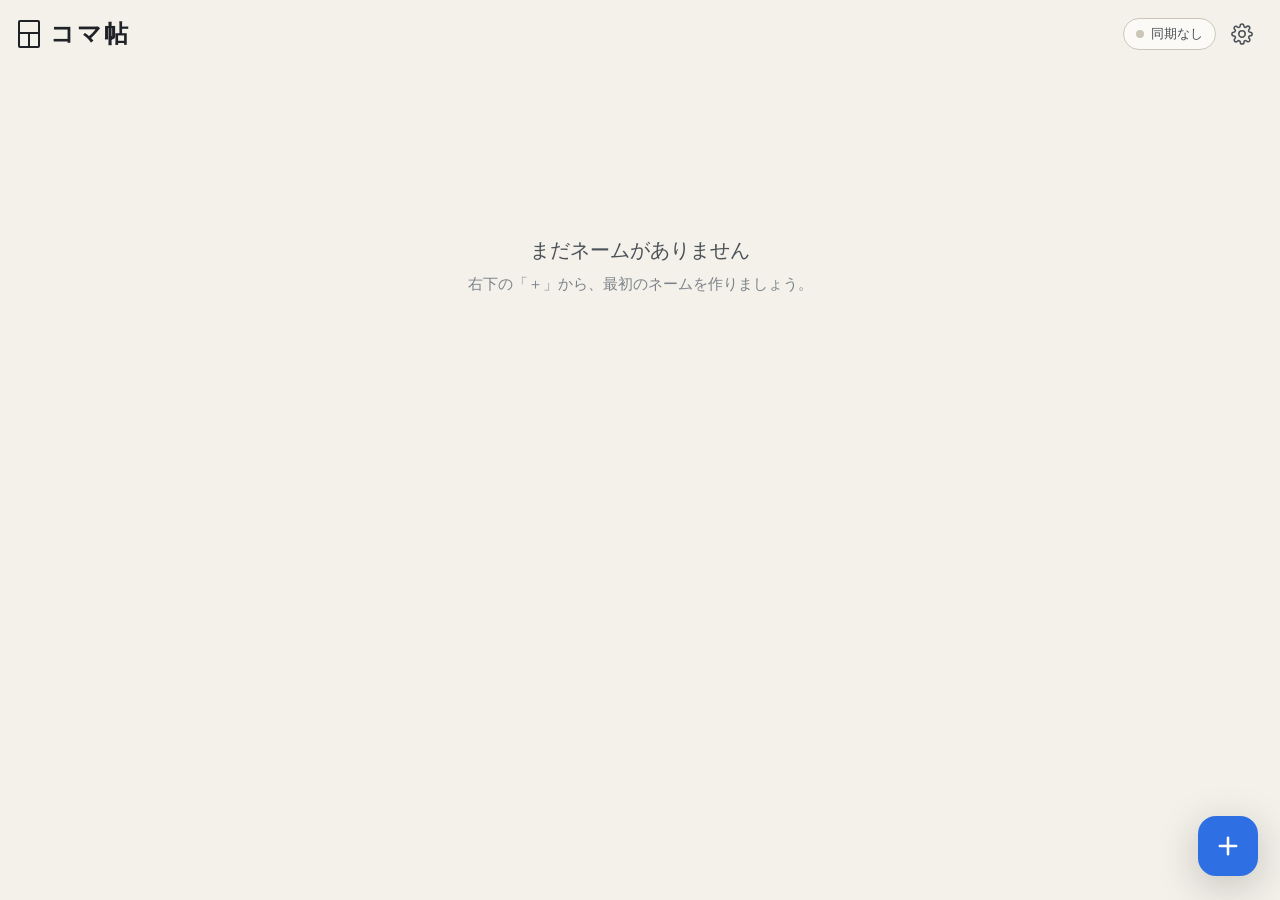
==== index.html @ bcc14b5d "Add files via upload" ====
<!doctype html>
<html lang="ja">
<head>
<meta charset="utf-8">
<meta name="viewport" content="width=device-width, initial-scale=1, viewport-fit=cover, user-scalable=no">
<meta name="theme-color" content="#f3f1ea" media="(prefers-color-scheme: light)">
<meta name="theme-color" content="#1b1d20" media="(prefers-color-scheme: dark)">
<meta name="apple-mobile-web-app-capable" content="yes">
<meta name="mobile-web-app-capable" content="yes">
<meta name="apple-mobile-web-app-title" content="コマ帖">
<meta name="apple-mobile-web-app-status-bar-style" content="default">
<title>コマ帖</title>
<link rel="manifest" href="manifest.webmanifest">
<link rel="icon" href="icons/icon-192.png">
<link rel="apple-touch-icon" href="icons/apple-touch-icon.png">
<link rel="stylesheet" href="styles.css">
</head>
<body>
<div id="app">

  <!-- ===== 一覧 ===== -->
  <section id="home" class="view">
    <header class="homebar">
      <h1 class="logo"><span class="logo-mark" aria-hidden="true"></span>コマ帖</h1>
      <div class="homebar-actions">
        <button class="chip" id="syncChip" type="button"><span class="dot"></span><span class="label">同期</span></button>
        <button class="iconbtn" id="openSettings" type="button" aria-label="設定">
          <svg viewBox="0 0 24 24"><path d="M12 15.5a3.5 3.5 0 1 0 0-7 3.5 3.5 0 0 0 0 7Z"/><path d="M19.4 15a1.7 1.7 0 0 0 .3 1.8l.1.1a2 2 0 1 1-2.8 2.8l-.1-.1a1.7 1.7 0 0 0-1.8-.3 1.7 1.7 0 0 0-1 1.5V21a2 2 0 1 1-4 0v-.1a1.7 1.7 0 0 0-1.1-1.5 1.7 1.7 0 0 0-1.8.3l-.1.1a2 2 0 1 1-2.8-2.8l.1-.1a1.7 1.7 0 0 0 .3-1.8 1.7 1.7 0 0 0-1.5-1H3a2 2 0 1 1 0-4h.1a1.7 1.7 0 0 0 1.5-1.1 1.7 1.7 0 0 0-.3-1.8l-.1-.1a2 2 0 1 1 2.8-2.8l.1.1a1.7 1.7 0 0 0 1.8.3H9a1.7 1.7 0 0 0 1-1.5V3a2 2 0 1 1 4 0v.1a1.7 1.7 0 0 0 1 1.5 1.7 1.7 0 0 0 1.8-.3l.1-.1a2 2 0 1 1 2.8 2.8l-.1.1a1.7 1.7 0 0 0-.3 1.8V9a1.7 1.7 0 0 0 1.5 1H21a2 2 0 1 1 0 4h-.1a1.7 1.7 0 0 0-1.5 1Z"/></svg>
        </button>
      </div>
    </header>
    <main class="home-main">
      <div id="docList" class="doclist"></div>
      <div id="emptyHome" class="empty" hidden>
        <p class="empty-title">まだネームがありません</p>
        <p class="empty-sub">右下の「＋」から、最初のネームを作りましょう。</p>
      </div>
    </main>
    <button class="fab" id="newDoc" type="button" aria-label="新しいネーム">
      <svg viewBox="0 0 24 24"><path d="M12 5v14M5 12h14"/></svg>
    </button>
  </section>

  <!-- ===== 編集 ===== -->
  <section id="editor" class="view" hidden>
    <header class="topbar">
      <button class="iconbtn" id="backHome" type="button" aria-label="一覧へ">
        <svg viewBox="0 0 24 24"><path d="M15 18l-6-6 6-6"/></svg>
      </button>
      <button class="doc-title" id="docTitle" type="button"></button>
      <div class="topbar-right">
        <button class="pagebtn" id="pageLabel" type="button" aria-label="ページ一覧"></button>
        <button class="iconbtn" id="openScript" type="button" aria-label="セリフ一覧">
          <svg viewBox="0 0 24 24"><path d="M4 5h16v11H9l-5 4V5Z"/><path d="M8 9h8M8 12h5"/></svg>
        </button>
        <button class="iconbtn" id="openExport" type="button" aria-label="書き出し">
          <svg viewBox="0 0 24 24"><path d="M12 3v12M7 10l5 5 5-5"/><path d="M4 17v3h16v-3"/></svg>
        </button>
        <button class="iconbtn" id="openDocMenu" type="button" aria-label="ネームの設定">
          <svg viewBox="0 0 24 24"><circle cx="5" cy="12" r="1.3"/><circle cx="12" cy="12" r="1.3"/><circle cx="19" cy="12" r="1.3"/></svg>
        </button>
      </div>
    </header>

    <div id="stageWrap" class="stagewrap">
      <div id="stage" class="stage"></div>
    </div>

    <div id="toolOpts" class="toolopts"></div>

    <nav class="toolbar" aria-label="道具">
      <div class="tools" role="radiogroup">
        <button class="tool" data-tool="hand" type="button" aria-label="移動">
          <svg viewBox="0 0 24 24"><path d="M8 11V5.5a1.5 1.5 0 0 1 3 0V10m0-5.5a1.5 1.5 0 0 1 3 0V10m0-4a1.5 1.5 0 0 1 3 0v4m0-1.5a1.5 1.5 0 0 1 3 0V14a7 7 0 0 1-7 7h-1a6 6 0 0 1-4.8-2.4L3.6 14.3a1.5 1.5 0 0 1 2.3-1.9L8 14.5"/></svg>
          <span>移動</span>
        </button>
        <button class="tool" data-tool="pen" type="button" aria-label="ペン">
          <svg viewBox="0 0 24 24"><path d="M15.2 4.8l4 4L8 20H4v-4L15.2 4.8Z"/><path d="M13 7l4 4"/></svg>
          <span>ペン</span>
        </button>
        <button class="tool" data-tool="eraser" type="button" aria-label="消しゴム">
          <svg viewBox="0 0 24 24"><path d="M8.5 20H20M4.6 15.4l9.2-9.2a2 2 0 0 1 2.8 0l2.2 2.2a2 2 0 0 1 0 2.8l-8.4 8.4a2 2 0 0 1-1.4.6H6.8a2 2 0 0 1-1.4-.6l-.8-.8a2 2 0 0 1 0-2.8Z"/><path d="M9 11l5 5"/></svg>
          <span>消す</span>
        </button>
        <button class="tool" data-tool="panel" type="button" aria-label="コマ">
          <svg viewBox="0 0 24 24"><rect x="4" y="3.5" width="16" height="17" rx=".5"/><path d="M4 10h16M12 10v10.5"/></svg>
          <span>コマ</span>
        </button>
        <button class="tool" data-tool="text" type="button" aria-label="セリフ">
          <svg viewBox="0 0 24 24"><ellipse cx="12" cy="11" rx="8.5" ry="6.5"/><path d="M8.5 16.5 6 21l5-3.6"/><path d="M12 8v6"/></svg>
          <span>セリフ</span>
        </button>
      </div>
      <div class="toolbar-right">
        <button class="iconbtn" id="undo" type="button" aria-label="取り消し">
          <svg viewBox="0 0 24 24"><path d="M9 14 4 9l5-5"/><path d="M4 9h10.5a5.5 5.5 0 0 1 0 11H11"/></svg>
        </button>
        <button class="iconbtn" id="redo" type="button" aria-label="やり直し">
          <svg viewBox="0 0 24 24"><path d="m15 14 5-5-5-5"/><path d="M20 9H9.5a5.5 5.5 0 0 0 0 11H13"/></svg>
        </button>
        <span class="sep"></span>
        <button class="iconbtn" id="nextPage" type="button" aria-label="次のページ">
          <svg viewBox="0 0 24 24"><path d="M15 18l-6-6 6-6"/></svg>
        </button>
        <button class="iconbtn" id="prevPage" type="button" aria-label="前のページ">
          <svg viewBox="0 0 24 24"><path d="M9 18l6-6-6-6"/></svg>
        </button>
      </div>
    </nav>
  </section>

  <!-- ===== 引き出し・シート ===== -->
  <div id="scrim" class="scrim" hidden></div>

  <aside id="pagesDrawer" class="sheet" hidden aria-label="ページ一覧">
    <div class="sheet-head">
      <h2>ページ</h2>
      <span class="sheet-note" id="pagesNote"></span>
      <button class="iconbtn close" type="button" data-close aria-label="閉じる"><svg viewBox="0 0 24 24"><path d="M6 6l12 12M18 6 6 18"/></svg></button>
    </div>
    <div class="sheet-body">
      <div id="pageGrid" class="pagegrid"></div>
    </div>
  </aside>

  <aside id="scriptDrawer" class="sheet sheet-tall" hidden aria-label="セリフ一覧">
    <div class="sheet-head">
      <h2>セリフ</h2>
      <button class="btn small" id="copyAll" type="button">全部コピー</button>
      <button class="iconbtn close" type="button" data-close aria-label="閉じる"><svg viewBox="0 0 24 24"><path d="M6 6l12 12M18 6 6 18"/></svg></button>
    </div>
    <p class="sheet-hint">番号は読む順です。「コピー」したテキストは、クリスタのストーリーエディターのページ欄にそのまま貼れます。</p>
    <div class="sheet-body" id="scriptBody"></div>
  </aside>

  <aside id="exportSheet" class="sheet" hidden aria-label="書き出し">
    <div class="sheet-head">
      <h2>書き出し</h2>
      <button class="iconbtn close" type="button" data-close aria-label="閉じる"><svg viewBox="0 0 24 24"><path d="M6 6l12 12M18 6 6 18"/></svg></button>
    </div>
    <div class="sheet-body" id="exportBody"></div>
  </aside>

  <aside id="settingsSheet" class="sheet" hidden aria-label="設定">
    <div class="sheet-head">
      <h2>設定</h2>
      <button class="iconbtn close" type="button" data-close aria-label="閉じる"><svg viewBox="0 0 24 24"><path d="M6 6l12 12M18 6 6 18"/></svg></button>
    </div>
    <div class="sheet-body" id="settingsBody"></div>
  </aside>

  <div id="modal" class="modal" hidden role="dialog" aria-modal="true">
    <div class="modal-card" id="modalCard"></div>
  </div>

  <div id="toast" class="toast" hidden></div>
  <input type="file" id="importFile" accept=".json,.komacho,application/json" hidden>
</div>

<script src="config.js"></script>
<script src="js/model.js"></script>
<script src="js/store.js"></script>
<script src="js/exporter.js"></script>
<script src="js/drive.js"></script>
<script src="js/app.js"></script>
</body>
</html>
---- styles.css ----
/* コマ帖 — 机の上の原稿用紙と、水色の鉛筆 */
:root {
  --desk: #f3f1ea;
  --desk-2: #e9e6dc;
  --surface: #fbfaf6;
  --paper: #ffffff;
  --ink: #1f2226;
  --ink-2: #4b5157;
  --muted: #7d838a;
  --line: #dcd8cc;
  --line-2: #cbc6b8;
  --blue: #2f6fe4;
  --blue-ink: #1d56c0;
  --blue-soft: #e4edfc;
  --vermilion: #d2462e;
  --ok: #2f8f5b;
  --shadow: 0 1px 2px rgba(40, 34, 20, .08), 0 6px 18px rgba(40, 34, 20, .08);
  --shadow-lg: 0 10px 40px rgba(30, 26, 16, .22);
  --r: 12px;
  --ui: "Hiragino Sans", "Yu Gothic UI", "Yu Gothic", "YuGothic", "BIZ UDGothic", "Noto Sans CJK JP", "Noto Sans JP", system-ui, sans-serif;
  --mincho: "Hiragino Mincho ProN", "Yu Mincho", "YuMincho", "Noto Serif CJK JP", "Noto Serif JP", serif;
  --safe-b: env(safe-area-inset-bottom, 0px);
  --safe-t: env(safe-area-inset-top, 0px);
  color-scheme: light;
}
@media (prefers-color-scheme: dark) {
  :root:not([data-theme="light"]) {
    --desk: #1b1d20; --desk-2: #23262a; --surface: #25282c; --paper: #ffffff;
    --ink: #eceae4; --ink-2: #c3c1ba; --muted: #8f949a; --line: #34383d; --line-2: #464b51;
    --blue: #6a9cf5; --blue-ink: #8fb4f7; --blue-soft: #263247; --vermilion: #ef6e57;
    --shadow: 0 1px 2px rgba(0,0,0,.3), 0 6px 18px rgba(0,0,0,.25);
    color-scheme: dark;
  }
}
:root[data-theme="dark"] {
  --desk: #1b1d20; --desk-2: #23262a; --surface: #25282c; --paper: #ffffff;
  --ink: #eceae4; --ink-2: #c3c1ba; --muted: #8f949a; --line: #34383d; --line-2: #464b51;
  --blue: #6a9cf5; --blue-ink: #8fb4f7; --blue-soft: #263247; --vermilion: #ef6e57;
  color-scheme: dark;
}

* { box-sizing: border-box; }
html, body { height: 100%; margin: 0; }
body {
  background: var(--desk);
  color: var(--ink);
  font-family: var(--ui);
  font-size: 15px;
  line-height: 1.6;
  -webkit-font-smoothing: antialiased;
  -webkit-tap-highlight-color: transparent;
  overscroll-behavior: none;
}
button { font: inherit; color: inherit; }
[hidden] { display: none !important; }
svg { width: 22px; height: 22px; fill: none; stroke: currentColor; stroke-width: 1.7; stroke-linecap: round; stroke-linejoin: round; }

#app { height: 100%; }
.view { position: fixed; inset: 0; display: flex; flex-direction: column; }

/* ---------- 共通の部品 ---------- */
.iconbtn {
  display: inline-grid; place-items: center;
  width: 40px; height: 40px; border: 0; border-radius: 10px;
  background: transparent; cursor: pointer; color: var(--ink-2);
}
.iconbtn:hover { background: var(--desk-2); }
.iconbtn:active { transform: scale(.94); }
.iconbtn:disabled { opacity: .35; pointer-events: none; }

.btn {
  display: inline-flex; align-items: center; justify-content: center; gap: 6px;
  min-height: 40px; padding: 0 16px; border-radius: 10px;
  border: 1px solid var(--line-2); background: var(--surface); cursor: pointer;
  font-weight: 600; font-size: 14px; white-space: nowrap;
}
.btn:hover { border-color: var(--muted); }
.btn.primary { background: var(--blue); border-color: var(--blue); color: #fff; }
.btn.primary:hover { background: var(--blue-ink); }
.btn.danger { color: var(--vermilion); }
.btn.small { min-height: 32px; padding: 0 12px; font-size: 13px; border-radius: 8px; }
.btn.block { width: 100%; }
.btn:disabled { opacity: .45; pointer-events: none; }

.chip {
  display: inline-flex; align-items: center; gap: 7px;
  height: 32px; padding: 0 12px; border-radius: 99px;
  border: 1px solid var(--line-2); background: var(--surface); cursor: pointer;
  font-size: 13px; color: var(--ink-2);
}
.chip .dot { width: 8px; height: 8px; border-radius: 50%; background: var(--line-2); }
.chip.on .dot { background: var(--ok); }
.chip.busy .dot { background: var(--blue); animation: pulse 1s infinite; }
.chip.err .dot { background: var(--vermilion); }
@keyframes pulse { 50% { opacity: .3; } }

.seg { display: inline-flex; border: 1px solid var(--line-2); border-radius: 10px; overflow: hidden; background: var(--surface); }
.seg button { border: 0; background: transparent; padding: 6px 14px; cursor: pointer; font-size: 14px; color: var(--ink-2); min-height: 36px; }
.seg button + button { border-left: 1px solid var(--line-2); }
.seg button[aria-pressed="true"] { background: var(--blue); color: #fff; }

/* ---------- 一覧 ---------- */
.homebar {
  display: flex; align-items: center; justify-content: space-between;
  padding: calc(14px + var(--safe-t)) 18px 10px;
}
.logo { margin: 0; font-family: var(--mincho); font-weight: 600; font-size: 24px; letter-spacing: .08em; display: flex; align-items: center; gap: 10px; }
.logo-mark {
  width: 22px; height: 28px; border: 2px solid var(--ink); border-radius: 2px; position: relative;
  background: linear-gradient(var(--ink), var(--ink)) 0 45% / 100% 2px no-repeat,
              linear-gradient(var(--ink), var(--ink)) 50% 100% / 2px 55% no-repeat;
}
.homebar-actions { display: flex; align-items: center; gap: 6px; }
.home-main { flex: 1; overflow: auto; padding: 8px 18px calc(110px + var(--safe-b)); }
.doclist {
  display: grid; gap: 18px 16px;
  grid-template-columns: repeat(auto-fill, minmax(142px, 1fr));
  max-width: 1100px; margin: 0 auto;
}
.doccard { position: relative; cursor: pointer; border: 0; background: none; padding: 0; text-align: left; }
.doccard .thumb {
  aspect-ratio: 1000 / 1412; width: 100%; background: var(--paper); border-radius: 4px;
  box-shadow: var(--shadow); overflow: hidden; display: block; position: relative;
}
.doccard .thumb::after { /* 重ねた紙 */
  content: ""; position: absolute; inset: 0; border-radius: 4px;
  box-shadow: inset 0 0 0 1px rgba(0,0,0,.06);
}
.doccard img, .doccard canvas { width: 100%; height: 100%; display: block; }
.doccard .stack { position: absolute; left: 0; top: 0; width: 100%; aspect-ratio: 1000 / 1412; transform: translate(5px, 5px); background: var(--paper); border-radius: 4px; box-shadow: var(--shadow); z-index: -1; opacity: .7; }
.doccard .meta { padding: 8px 2px 0; }
.doccard .t { font-weight: 700; font-size: 14px; line-height: 1.4; display: -webkit-box; -webkit-line-clamp: 2; -webkit-box-orient: vertical; overflow: hidden; }
.doccard .s { font-size: 12px; color: var(--muted); margin-top: 2px; }
.doccard .more { position: absolute; right: 4px; top: 4px; width: 32px; height: 32px; border-radius: 8px; background: rgba(255,255,255,.88); color: #444; box-shadow: 0 1px 3px rgba(0,0,0,.15); }
.empty { text-align: center; padding: 18vh 20px; color: var(--muted); }
.empty-title { font-family: var(--mincho); font-size: 20px; color: var(--ink-2); margin: 0 0 6px; }
.empty-sub { margin: 0; }
.fab {
  position: fixed; right: 22px; bottom: calc(24px + var(--safe-b));
  width: 60px; height: 60px; border-radius: 18px; border: 0;
  background: var(--blue); color: #fff; box-shadow: var(--shadow-lg); cursor: pointer;
  display: grid; place-items: center;
}
.fab svg { width: 28px; height: 28px; stroke-width: 2.2; }
.fab:active { transform: scale(.95); }

/* ---------- 編集 ---------- */
.topbar {
  display: flex; align-items: center; gap: 4px;
  padding: calc(6px + var(--safe-t)) 6px 6px;
  background: var(--surface); border-bottom: 1px solid var(--line);
  position: relative; z-index: 3;
}
.doc-title {
  flex: 1; min-width: 0; border: 0; background: none; text-align: left; cursor: pointer;
  font-weight: 700; font-size: 15px; padding: 6px 4px;
  overflow: hidden; text-overflow: ellipsis; white-space: nowrap;
}
.topbar-right { display: flex; align-items: center; gap: 0; }
.pagebtn {
  border: 1px solid var(--line-2); background: var(--desk); border-radius: 99px;
  height: 32px; padding: 0 12px; margin-right: 4px; cursor: pointer;
  font-size: 13px; font-variant-numeric: tabular-nums; color: var(--ink-2); white-space: nowrap;
}
.pagebtn b { color: var(--ink); }
.pagebtn .mekuri { color: var(--vermilion); font-weight: 700; margin-left: 4px; }

.stagewrap {
  flex: 1; position: relative; overflow: hidden; touch-action: none;
  background:
    radial-gradient(circle at 1px 1px, rgba(0,0,0,.06) 1px, transparent 1.2px) 0 0 / 18px 18px,
    var(--desk);
  cursor: crosshair;
}
.stagewrap[data-tool="hand"] { cursor: grab; }
.stagewrap.panning { cursor: grabbing; }
.stage { position: absolute; left: 0; top: 0; transform-origin: 0 0; display: flex; gap: 0; }
.pagebox { position: relative; background: var(--paper); box-shadow: var(--shadow); }
.pagebox + .pagebox { box-shadow: var(--shadow), inset 1px 0 0 rgba(0,0,0,.12); }
.pagebox.blank { background: transparent; box-shadow: none; }
.pagebox.inactive { cursor: pointer; }
.pagebox.inactive::after { content: ""; position: absolute; inset: 0; background: rgba(243,241,234,.38); }
.pagebox canvas { position: absolute; inset: 0; width: 100%; height: 100%; display: block; }
.pagebox .pnum {
  position: absolute; bottom: -26px; font-size: 12px; color: var(--muted); font-variant-numeric: tabular-nums;
  left: 0; right: 0; text-align: center; pointer-events: none;
}
.pagebox .pnum .mekuri { color: var(--vermilion); font-weight: 700; }

.toolopts {
  min-height: 0; background: var(--surface); border-top: 1px solid var(--line);
  display: flex; align-items: center; gap: 8px; padding: 0 10px;
  overflow-x: auto; scrollbar-width: none;
}
.toolopts:empty { display: none; }
.toolopts::-webkit-scrollbar { display: none; }
.toolopts > * { flex: none; }
.toolopts { height: 52px; }
.opt-label { font-size: 12px; color: var(--muted); margin-right: -2px; }
.swatch { width: 30px; height: 30px; border-radius: 50%; border: 2px solid var(--surface); box-shadow: 0 0 0 1px var(--line-2); cursor: pointer; padding: 0; }
.swatch[aria-pressed="true"] { box-shadow: 0 0 0 2px var(--blue); }
.sizebtn { width: 36px; height: 36px; border-radius: 9px; border: 1px solid var(--line-2); background: var(--surface); display: grid; place-items: center; cursor: pointer; padding: 0; }
.sizebtn i { display: block; border-radius: 50%; background: var(--ink); }
.sizebtn[aria-pressed="true"] { border-color: var(--blue); background: var(--blue-soft); }
.vsep { width: 1px; height: 26px; background: var(--line); }
.unplaced { max-width: 160px; overflow: hidden; text-overflow: ellipsis; white-space: nowrap; font-family: var(--mincho); }
.unplaced[aria-pressed="true"] { background: var(--blue); color: #fff; border-color: var(--blue); }
.opt-msg { font-size: 13px; color: var(--ink-2); }

.toolbar {
  display: flex; align-items: center; justify-content: space-between; gap: 4px;
  background: var(--surface); border-top: 1px solid var(--line);
  padding: 4px 6px calc(4px + var(--safe-b));
}
.tools { display: flex; gap: 2px; }
.tool {
  display: flex; flex-direction: column; align-items: center; justify-content: center; gap: 0;
  width: 54px; height: 52px; border: 0; border-radius: 12px; background: transparent; cursor: pointer;
  color: var(--ink-2); font-size: 10.5px; line-height: 1.2;
}
.tool svg { width: 23px; height: 23px; }
.tool[aria-checked="true"] { background: var(--blue-soft); color: var(--blue-ink); font-weight: 700; }
.toolbar-right { display: flex; align-items: center; }
.sep { width: 1px; height: 26px; background: var(--line); margin: 0 4px; }
@media (max-width: 420px) {
  .toolbar { padding-left: 2px; padding-right: 2px; gap: 0; }
  .tool { width: 44px; }
  .toolbar-right .iconbtn { width: 33px; }
  .sep { margin: 0 2px; }
}

/* ---------- シート ---------- */
.scrim { position: fixed; inset: 0; background: rgba(20, 18, 12, .32); z-index: 20; }
.sheet {
  position: fixed; z-index: 21; left: 0; right: 0; bottom: 0;
  max-height: 78vh; display: flex; flex-direction: column;
  background: var(--surface); border-radius: 18px 18px 0 0; box-shadow: var(--shadow-lg);
  padding-bottom: var(--safe-b);
  animation: up .18s ease-out;
}
.sheet-tall { max-height: 88vh; }
@keyframes up { from { transform: translateY(24px); opacity: 0; } }
@media (min-width: 820px) {
  .sheet { left: auto; top: 0; bottom: 0; width: 420px; max-height: none; border-radius: 0; animation: side .18s ease-out; }
  @keyframes side { from { transform: translateX(24px); opacity: 0; } }
}
.sheet-head { display: flex; align-items: center; gap: 8px; padding: 12px 10px 8px 18px; border-bottom: 1px solid var(--line); }
.sheet-head h2 { margin: 0; font-size: 17px; flex: 1; }
.sheet-note { font-size: 12px; color: var(--muted); }
.sheet-hint { margin: 0; padding: 8px 18px; font-size: 12px; color: var(--muted); border-bottom: 1px solid var(--line); }
.sheet-body { overflow: auto; padding: 14px 18px 24px; flex: 1; }

/* ページ一覧 */
.pagegrid { display: grid; grid-template-columns: repeat(auto-fill, minmax(96px, 1fr)); gap: 16px 12px; direction: rtl; }
.pagegrid > * { direction: ltr; }
.pthumb { border: 0; background: none; padding: 0; cursor: pointer; text-align: center; position: relative; }
.pthumb canvas { width: 100%; aspect-ratio: 1000/1412; display: block; background: #fff; border-radius: 3px; box-shadow: var(--shadow); }
.pthumb.active canvas { outline: 3px solid var(--blue); outline-offset: 2px; }
.pthumb .n { font-size: 12px; color: var(--muted); font-variant-numeric: tabular-nums; }
.pthumb .n .mekuri { color: var(--vermilion); font-weight: 700; }
.pthumb .pm { position: absolute; top: 3px; right: 3px; width: 28px; height: 28px; border-radius: 7px; background: rgba(255,255,255,.9); color: #444; box-shadow: 0 1px 3px rgba(0,0,0,.18); }
.addpage { aspect-ratio: 1000/1412; border: 2px dashed var(--line-2); border-radius: 4px; background: transparent; display: grid; place-items: center; color: var(--muted); cursor: pointer; font-size: 13px; }

/* セリフ一覧 */
.sp { margin-bottom: 22px; }
.sp.current .sp-head h3::before { content: ""; display: inline-block; width: 6px; height: 6px; border-radius: 50%; background: var(--blue); margin-right: 7px; vertical-align: middle; }
.sp-head { display: flex; align-items: center; gap: 6px; margin-bottom: 6px; }
.sp-head h3 { margin: 0; font-size: 14px; flex: 1; }
.sp-head .mekuri { color: var(--vermilion); font-size: 12px; margin-left: 4px; }
.sp-order { font-size: 12px; color: var(--muted); }
.line {
  display: grid; grid-template-columns: 26px 1fr auto; align-items: start; gap: 8px;
  padding: 8px 4px; border-bottom: 1px dashed var(--line);
}
.line .no { font-size: 12px; font-weight: 700; color: var(--blue-ink); text-align: right; padding-top: 3px; font-variant-numeric: tabular-nums; }
.line .txt { font-family: var(--mincho); font-size: 15px; white-space: pre-wrap; word-break: break-all; cursor: pointer; min-height: 1.6em; }
.line .txt.emptytxt { color: var(--muted); }
.line .kind { display: inline-block; font-family: var(--ui); font-size: 10.5px; padding: 0 6px; border-radius: 5px; background: var(--desk-2); color: var(--ink-2); margin-right: 6px; vertical-align: 2px; }
.line .kind.sfx { background: #f6e3dc; color: #a33d27; }
.line .kind.mono { background: #e5ecf3; color: #3d5a7a; }
.line .kind.unp { background: #fdf1cf; color: #8a6200; }
.line .ctl { display: flex; gap: 2px; }
.line .ctl .iconbtn { width: 30px; height: 30px; }
.line .ctl svg { width: 18px; height: 18px; }
.quickadd { display: flex; gap: 8px; margin-top: 8px; align-items: flex-end; }
.quickadd textarea { flex: 1; min-height: 42px; }
textarea, input[type="text"], input[type="number"], select {
  font: inherit; color: var(--ink); background: var(--paper);
  border: 1px solid var(--line-2); border-radius: 10px; padding: 9px 12px; width: 100%;
}
:root[data-theme="dark"] textarea, :root[data-theme="dark"] input[type="text"] { color: #1f2226; }
@media (prefers-color-scheme: dark) { :root:not([data-theme="light"]) textarea, :root:not([data-theme="light"]) input[type="text"], :root:not([data-theme="light"]) input[type="number"] { color: #1f2226; } }
textarea:focus, input:focus { outline: 2px solid var(--blue); outline-offset: -1px; border-color: transparent; }

/* 設定・書き出し */
.group { margin-bottom: 22px; }
.group h3 { font-size: 12px; letter-spacing: .06em; color: var(--muted); margin: 0 0 8px; font-weight: 700; }
.row { display: flex; align-items: center; justify-content: space-between; gap: 12px; padding: 10px 0; border-bottom: 1px solid var(--line); }
.row:last-child { border-bottom: 0; }
.row .lbl { font-size: 14px; }
.row .sub { font-size: 12px; color: var(--muted); display: block; line-height: 1.5; }
.card { background: var(--paper); border: 1px solid var(--line); border-radius: var(--r); padding: 4px 14px; }
:root[data-theme="dark"] .card { background: var(--desk-2); }
@media (prefers-color-scheme: dark) { :root:not([data-theme="light"]) .card { background: var(--desk-2); } }
.actions { display: grid; gap: 8px; }
.switch { position: relative; width: 46px; height: 28px; flex: none; }
.switch input { position: absolute; opacity: 0; inset: 0; margin: 0; cursor: pointer; z-index: 1; }
.switch span { position: absolute; inset: 0; border-radius: 99px; background: var(--line-2); transition: .15s; }
.switch span::after { content: ""; position: absolute; top: 3px; left: 3px; width: 22px; height: 22px; border-radius: 50%; background: #fff; transition: .15s; box-shadow: 0 1px 2px rgba(0,0,0,.25); }
.switch input:checked + span { background: var(--blue); }
.switch input:checked + span::after { transform: translateX(18px); }
.note { font-size: 12px; color: var(--muted); margin: 6px 0 0; line-height: 1.6; }
.err { color: var(--vermilion); font-size: 13px; }
.preview {
  font-family: var(--mincho); font-size: 13px; white-space: pre-wrap; background: var(--paper); color: #222;
  border: 1px solid var(--line); border-radius: 10px; padding: 10px 12px; max-height: 160px; overflow: auto; margin: 8px 0 0;
}

/* モーダル */
.modal { position: fixed; inset: 0; z-index: 40; display: grid; place-items: center; background: rgba(20,18,12,.36); padding: 16px; }
.modal-card {
  width: min(460px, 100%); background: var(--surface); border-radius: 16px; box-shadow: var(--shadow-lg);
  padding: 18px; max-height: calc(100vh - 32px); overflow: auto;
}
.modal-card h2 { margin: 0 0 12px; font-size: 17px; }
.modal-card .field { margin-bottom: 14px; }
.modal-card label.fl { display: block; font-size: 12px; color: var(--muted); margin-bottom: 4px; font-weight: 700; }
.modal-foot { display: flex; gap: 8px; justify-content: flex-end; margin-top: 14px; flex-wrap: wrap; }
.modal-foot .grow { flex: 1; }
.menu { display: grid; gap: 2px; }
.menu button { text-align: left; border: 0; background: none; padding: 12px 10px; border-radius: 10px; cursor: pointer; font-size: 15px; }
.menu button:hover { background: var(--desk-2); }
.menu button.danger { color: var(--vermilion); }
.tplgrid { display: grid; grid-template-columns: repeat(auto-fill, minmax(78px, 1fr)); gap: 10px; }
.tplbtn { border: 1px solid var(--line-2); background: var(--surface); border-radius: 10px; padding: 8px 6px 4px; cursor: pointer; font-size: 11.5px; color: var(--ink-2); }
.tplbtn canvas { width: 100%; aspect-ratio: 1000/1412; display: block; background: #fff; border-radius: 2px; }
.tplbtn[aria-pressed="true"] { border-color: var(--blue); box-shadow: 0 0 0 2px var(--blue); }
.editor-text { font-family: var(--mincho); font-size: 17px; min-height: 130px; resize: vertical; line-height: 1.7; }
.kinds { display: flex; gap: 8px; flex-wrap: wrap; }

.toast {
  position: fixed; left: 50%; bottom: calc(130px + var(--safe-b)); transform: translateX(-50%);
  background: #26282b; color: #fff; padding: 10px 16px; border-radius: 12px; font-size: 14px;
  z-index: 60; box-shadow: var(--shadow-lg); max-width: calc(100% - 32px); text-align: center;
}

.paneldel {
  position: absolute; z-index: 2; width: 34px; height: 34px; border-radius: 50%;
  border: 2px solid #fff; background: var(--vermilion); color: #fff; cursor: pointer;
  display: grid; place-items: center; padding: 0; box-shadow: 0 2px 8px rgba(0,0,0,.25);
  transform-origin: center;
}
.paneldel svg { width: 18px; height: 18px; stroke-width: 2.6; }

.modal-card .seg { flex-wrap: wrap; }
.line .kind.shout { background: #fbe4d5; color: #9a3b12; }
.line .kind.flash { background: #ece6f6; color: #5a3f8a; }
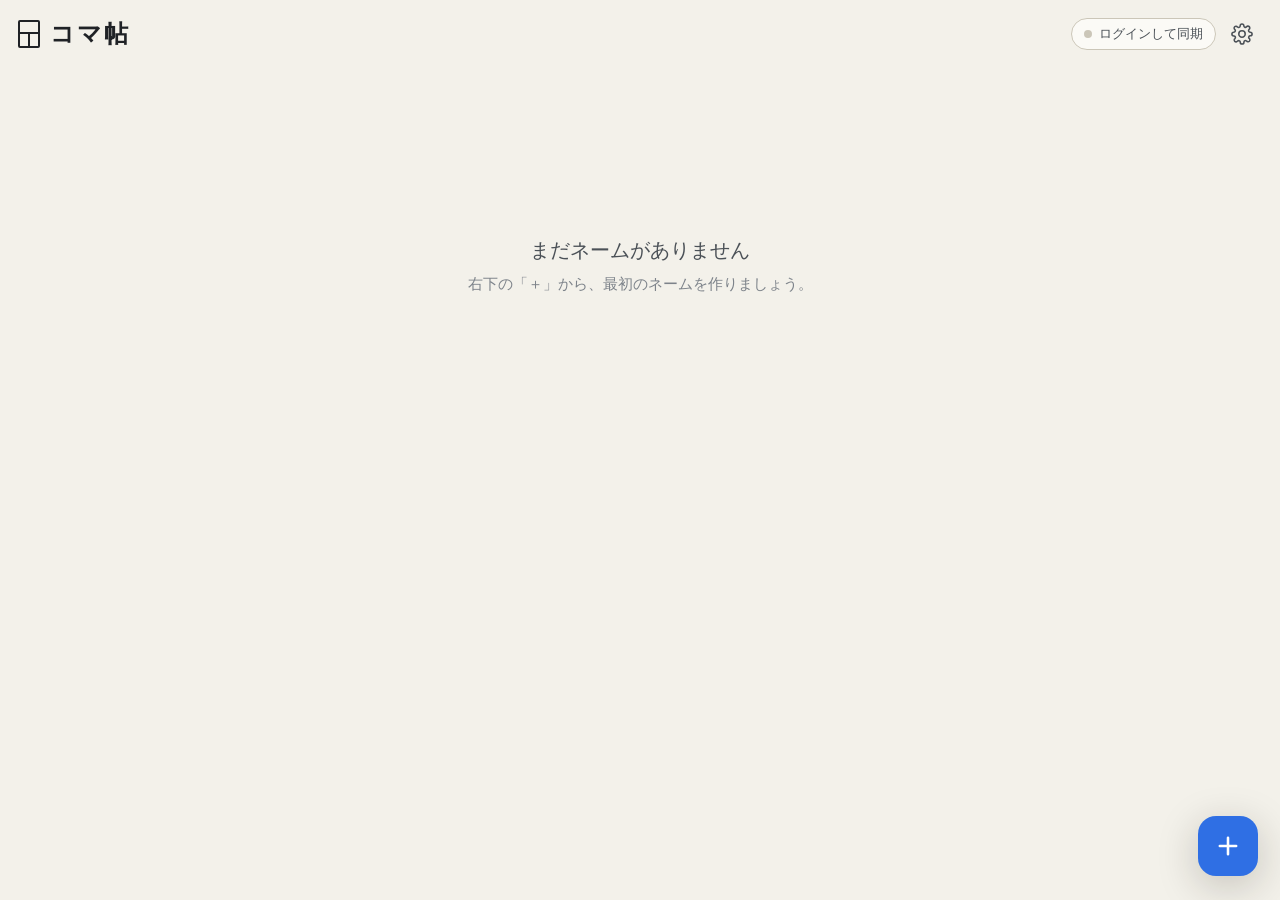
==== commit 70390571: "Add files via upload" ====
--- a/index.html
+++ b/index.html
@@ -50,6 +50,9 @@
       <button class="doc-title" id="docTitle" type="button"></button>
       <div class="topbar-right">
         <button class="pagebtn" id="pageLabel" type="button" aria-label="ページ一覧"></button>
+        <button class="iconbtn ovbtn" id="toggleOverview" type="button" aria-label="8ページ表示" title="8ページ表示">
+          <svg viewBox="0 0 24 24"><rect x="2.5" y="5" width="4.2" height="6" rx=".4"/><rect x="6.7" y="5" width="4.2" height="6" rx=".4"/><rect x="13.1" y="5" width="4.2" height="6" rx=".4"/><rect x="17.3" y="5" width="4.2" height="6" rx=".4"/><rect x="2.5" y="13" width="4.2" height="6" rx=".4"/><rect x="6.7" y="13" width="4.2" height="6" rx=".4"/><rect x="13.1" y="13" width="4.2" height="6" rx=".4"/><rect x="17.3" y="13" width="4.2" height="6" rx=".4"/></svg>
+        </button>
         <button class="iconbtn" id="openScript" type="button" aria-label="セリフ一覧">
           <svg viewBox="0 0 24 24"><path d="M4 5h16v11H9l-5 4V5Z"/><path d="M8 9h8M8 12h5"/></svg>
         </button>
--- a/styles.css
+++ b/styles.css
@@ -174,7 +174,7 @@
 }
 .stagewrap[data-tool="hand"] { cursor: grab; }
 .stagewrap.panning { cursor: grabbing; }
-.stage { position: absolute; left: 0; top: 0; transform-origin: 0 0; display: flex; gap: 0; }
+.stage { position: absolute; left: 0; top: 0; transform-origin: 0 0; display: flex; flex-direction: column; }
 .pagebox { position: relative; background: var(--paper); box-shadow: var(--shadow); }
 .pagebox + .pagebox { box-shadow: var(--shadow), inset 1px 0 0 rgba(0,0,0,.12); }
 .pagebox.blank { background: transparent; box-shadow: none; }
@@ -355,3 +355,15 @@
 .modal-card .seg { flex-wrap: wrap; }
 .line .kind.shout { background: #fbe4d5; color: #9a3b12; }
 .line .kind.flash { background: #ece6f6; color: #5a3f8a; }
+
+.namefield { display: flex; align-items: center; gap: 6px; }
+.namefield input { flex: 1; min-width: 0; }
+.namefield .ext { color: var(--muted); font-size: 14px; white-space: nowrap; }
+
+.pagerow { display: flex; justify-content: center; }
+.pagerow:last-child { margin-bottom: 0 !important; }
+.pagepair { display: flex; }
+.stage.ov .pagebox .pnum { bottom: -22px; font-size: 11px; }
+.stage.ov .pagebox.current { outline: 2px solid var(--blue); outline-offset: 1px; z-index: 1; }
+.ovbtn[aria-pressed="true"] { background: var(--blue-soft); color: var(--blue-ink); }
+@media (max-width: 420px) { .topbar .iconbtn { width: 34px; } .pagebtn { padding: 0 9px; } }
